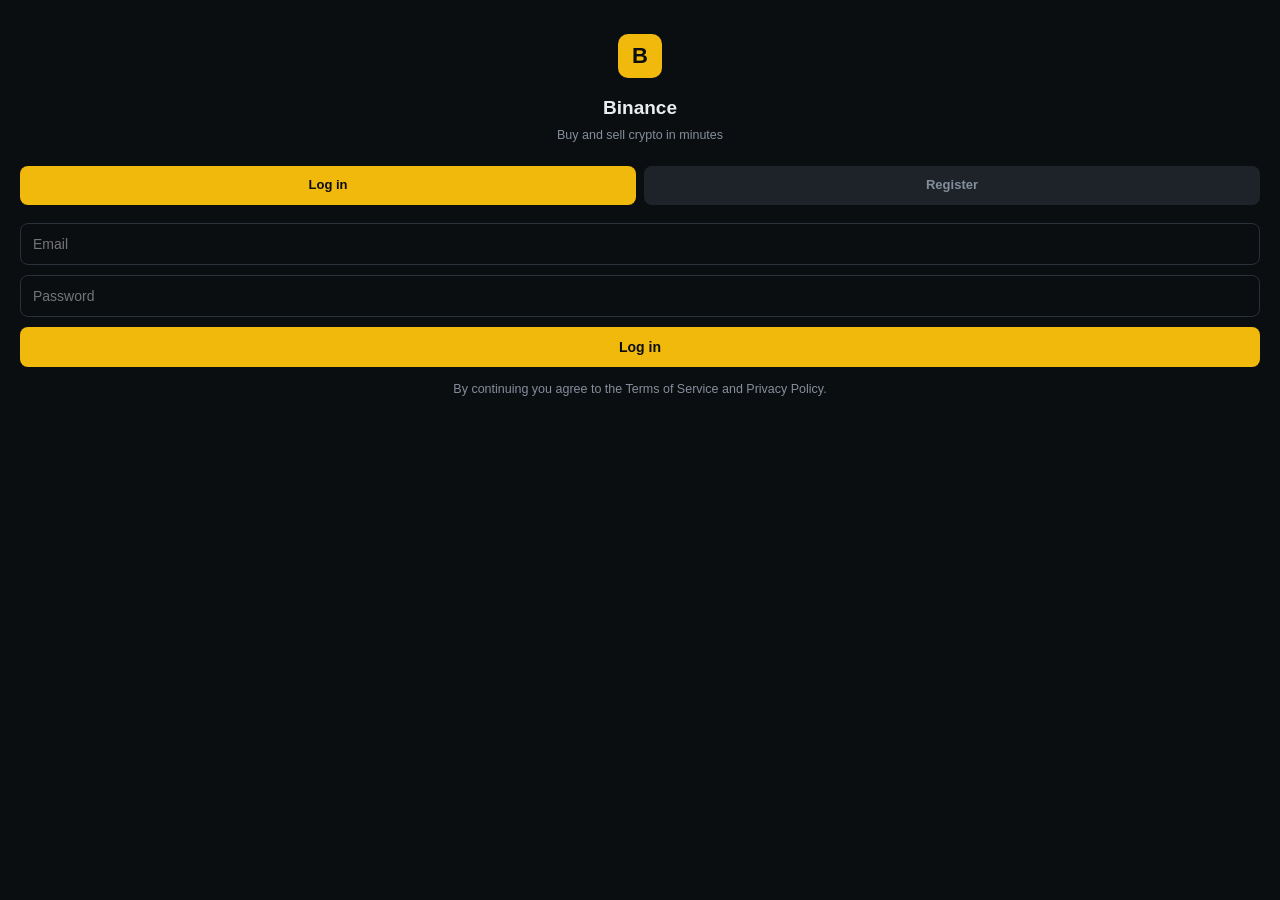
==== index.html @ ffa0a8a2 "auth and kyc" ====
<!doctype html>
<html lang="en"><head>
<meta charset="utf-8"><meta name="viewport" content="width=device-width,initial-scale=1">
<title>Binance</title>
<style>
*{box-sizing:border-box;margin:0;padding:0;-webkit-tap-highlight-color:transparent}
body{font:14px/1.45 -apple-system,Roboto,sans-serif;background:#0b0e11;color:#eaecef;padding-bottom:64px}
header{display:flex;align-items:center;justify-content:space-between;padding:14px 16px;border-bottom:1px solid #2b3139;position:sticky;top:0;background:#0b0e11;z-index:5}
.brand{display:flex;align-items:center;gap:8px;font-weight:600}
.logo{width:26px;height:26px;background:#f0b90b;border-radius:6px;display:grid;place-items:center;color:#0b0e11;font-weight:800}
.pill{font-size:12px;padding:4px 9px;border-radius:20px;background:#0ecb8122;color:#0ecb81;font-weight:600}
.view{display:none;padding:14px 16px}.view.active{display:block}
.bal{background:#1e2329;border:1px solid #2b3139;border-radius:12px;padding:16px;margin-bottom:14px}
.bal small{color:#848e9c;font-size:11px;text-transform:uppercase;letter-spacing:.5px}
.bal b{display:block;font-size:26px;margin-top:4px}
.row{display:flex;justify-content:space-between;align-items:center;padding:13px 0;border-bottom:1px solid #1e2329}
.row:last-child{border:0}
.sym{font-weight:600}.sub{font-size:11.5px;color:#848e9c}
.up{color:#0ecb81}.dn{color:#f6465d}
button{background:#f0b90b;color:#0b0e11;border:0;border-radius:8px;padding:12px;font-weight:700;width:100%;font-size:14px}
button.ghost{background:#2b3139;color:#eaecef}
button.sell{background:#f6465d;color:#fff}
.addr{font-family:monospace;font-size:12px;word-break:break-all;background:#0b0e11;border:1px solid #2b3139;padding:11px;border-radius:8px;margin:10px 0}
input,select{width:100%;background:#0b0e11;border:1px solid #2b3139;color:#eaecef;border-radius:8px;padding:12px;font-size:14px;margin-bottom:10px}
.qr{background:#fff;padding:8px;border-radius:8px;width:170px;display:block;margin:0 auto 12px}
.note{font-size:11.5px;color:#848e9c;line-height:1.6;margin-top:12px}
.note b{color:#f0b90b}
nav{position:fixed;bottom:0;left:0;right:0;display:flex;background:#181a20;border-top:1px solid #2b3139;display:none}
nav a{flex:1;text-align:center;padding:11px 0;font-size:11px;color:#848e9c;text-decoration:none}
nav a.on{color:#f0b90b}
canvas{width:100%;height:150px;background:#0b0e11;border:1px solid #2b3139;border-radius:10px;margin-bottom:12px}
h2{font-size:15px;margin-bottom:12px}
h3{font-size:13px;color:#848e9c;margin:18px 0 8px;text-transform:uppercase;letter-spacing:.5px}
.ok{background:#0ecb8122;border:1px solid #0ecb81;color:#0ecb81;padding:11px;border-radius:8px;font-size:13px;text-align:center;margin-top:10px;display:none}
.warn{background:#f0b90b22;border:1px solid #f0b90b;color:#f0b90b;padding:11px;border-radius:8px;font-size:12.5px;margin:10px 0}
#auth{padding:34px 20px}
#auth .logo{width:44px;height:44px;font-size:22px;border-radius:10px;margin:0 auto 16px}
#auth h1{text-align:center;font-size:19px;margin-bottom:4px}
#auth p{text-align:center;color:#848e9c;font-size:12.5px;margin-bottom:22px}
.tabs{display:flex;gap:8px;margin-bottom:18px}
.tabs div{flex:1;text-align:center;padding:10px;border-radius:8px;background:#1e2329;color:#848e9c;font-size:13px;font-weight:600}
.tabs div.on{background:#f0b90b;color:#0b0e11}
.pane{display:none}.pane.on{display:block}
.badge{font-size:11px;padding:3px 8px;border-radius:20px;background:#f6465d22;color:#f6465d}
.badge.p{background:#f0b90b22;color:#f0b90b}
.badge.v{background:#0ecb8122;color:#0ecb81}
</style></head><body>

<div id="auth">
  <div class="logo">B</div>
  <h1>Binance</h1>
  <p>Buy and sell crypto in minutes</p>
  <div class="tabs"><div class="on" onclick="tab('login',this)">Log in</div><div onclick="tab('reg',this)">Register</div></div>

  <div class="pane on" id="pane-login">
    <input id="lemail" placeholder="Email">
    <input id="lpass" type="password" placeholder="Password">
    <button onclick="login()">Log in</button>
  </div>

  <div class="pane" id="pane-reg">
    <input id="rname" placeholder="Full name">
    <input id="remail" placeholder="Email">
    <input id="rpass" type="password" placeholder="Password (min 6)">
    <button onclick="reg()">Create account</button>
  </div>
  <p class="note" style="text-align:center">By continuing you agree to the Terms of Service and Privacy Policy.</p>
</div>

<div id="app" style="display:none">
<header>
  <div class="brand"><span class="logo">B</span> Binance</div>
  <div class="pill" id="pill">+0.00%</div>
</header>

<main>
<section id="v-market" class="view active">
  <div class="bal"><small>Total balance</small><b id="bal1">0.00 USDT</b></div>
  <h2>Markets</h2>
  <div id="list"></div>
</section>

<section id="v-trade" class="view">
  <h2 id="tname">—</h2>
  <canvas id="chart"></canvas>
  <div class="row"><span class="sub">Price</span><span id="tprice">—</span></div>
  <div class="row"><span class="sub">Your holdings</span><span id="thold">0</span></div>
  <h3>Amount (USDT)</h3>
  <input id="tamt" type="number" placeholder="100" value="100">
  <button onclick="buy()">Buy</button>
  <button class="sell" style="margin-top:8px" onclick="sell()">Sell</button>
  <p class="note">Fee 0.1%. Settlement instant.</p>
</section>

<section id="v-wallet" class="view">
  <div class="bal"><small>Available</small><b id="bal2">0.00 USDT</b></div>
  <h2>Deposit USDT</h2>
  <p class="sub">Network: TRC20 (Tron)</p>
  <div class="addr" id="addr">TEumYZdskXkaEvJsSFvCQmoW94XAZ6pMLQ</div>
  <img class="qr" src="https://api.qrserver.com/v1/create-qr-code/?size=200x200&data=TEumYZdskXkaEvJsSFvCQmoW94XAZ6pMLQ">
  <button onclick="copyAddr()">Copy address</button>
  <button class="ghost" style="margin-top:8px" onclick="simDeposit()">I have sent the funds</button>
  <div class="ok" id="dok">Deposit detected — crediting…</div>
  <p class="note"><b>Send only USDT via TRC20.</b> Minimum 10 USDT. Wrong network = permanent loss.</p>

  <h3>Withdraw</h3>
  <div id="kycnote"></div>
  <input id="wamt" type="number" placeholder="Amount in USDT">
  <input id="waddr" placeholder="TRC20 address">
  <button onclick="withdraw()">Request withdrawal</button>
  <div class="ok" id="wok">Withdrawal submitted — processing 24–48h</div>
  <p class="note">Minimum 50 USDT. Network fee 3%.</p>
</section>

<section id="v-profile" class="view">
  <h2>Profile</h2>
  <div class="row"><span class="sub">Name</span><span id="pname">—</span></div>
  <div class="row"><span class="sub">Email</span><span id="pemail">—</span></div>
  <div class="row"><span class="sub">UID</span><span id="puid">—</span></div>
  <div class="row"><span class="sub">Verification</span><span id="pkyc"></span></div>
  <button style="margin-top:16px" onclick="verify()">Verify identity</button>
  <div class="ok" id="kok">Documents submitted — under review (24h)</div>
  <button class="ghost" style="margin-top:12px" onclick="logout()">Log out</button>
</section>
</main>

<nav>
  <a class="on" onclick="go('market',this)">Markets</a>
  <a onclick="go('trade',this)">Trade</a>
  <a onclick="go('wallet',this)">Wallet</a>
  <a onclick="go('profile',this)">Profile</a>
</nav>
</div>

<script>
var ADDR="TEumYZdskXkaEvJsSFvCQmoW94XAZ6pMLQ";
var users=JSON.parse(localStorage.getItem("bncUsers")||"{}");
var me=localStorage.getItem("bncSess")||"";
var S,cur="BTC",hist={};

function tab(t,el){
  document.querySelectorAll(".pane").forEach(function(x){x.classList.remove("on")});
  document.getElementById("pane-"+t).classList.add("on");
  document.querySelectorAll(".tabs div").forEach(function(x){x.classList.remove("on")});
  el.classList.add("on");
}
function save(){localStorage.setItem("u_"+me,JSON.stringify(S))}
function usd(n){return n.toFixed(2)+" USDT"}

function reg(){
  var n=rname.value.trim(),e=remail.value.trim().toLowerCase(),p=rpass.value;
  if(!n||!e||p.length<6){alert("Fill all fields, password min 6 characters");return;}
  if(users[e]){alert("Email already registered");return;}
  users[e]={name:n,pass:btoa(p),uid:Math.floor(Math.random()*900000+100000),kyc:"none"};
  localStorage.setItem("bncUsers",JSON.stringify(users));
  me=e;localStorage.setItem("bncSess",e);
  boot();
}
function login(){
  var e=lemail.value.trim().toLowerCase(),p=lpass.value;
  if(!users[e]||users[e].pass!==btoa(p)){alert("Wrong email or password");return;}
  me=e;localStorage.setItem("bncSess",e);boot();
}
function logout(){
  localStorage.removeItem("bncSess");me="";
  document.getElementById("app").style.display="none";
  document.getElementById("auth").style.display="block";
  document.querySelector("nav").style.display="none";
}

function boot(){
  document.getElementById("auth").style.display="none";
  document.getElementById("app").style.display="block";
  document.querySelector("nav").style.display="flex";
  S=JSON.parse(localStorage.getItem("u_"+me)||'{"bal":0,"h":{},"p":{}}');
  if(!S.p.BTC){S.p={BTC:96400,ETH:3410,SOL:198,BNB:612,XRP:2.31};}
  hist={};for(var k in S.p)hist[k]=[S.p[k]];
  pname.textContent=users[me].name;
  pemail.textContent=me;
  puid.textContent=users[me].uid;
  paint();
}

function go(v,el){
  document.querySelectorAll(".view").forEach(function(x){x.classList.remove("active")});
  document.getElementById("v-"+v).classList.add("active");
  document.querySelectorAll("nav a").forEach(function(x){x.classList.remove("on")});
  if(el)el.classList.add("on");
  if(v=="trade")draw();
}

setInterval(function(){
  if(!me)return;
  for(var k in S.p){
    S.p[k]=Math.max(0.01,S.p[k]*(1+(Math.random()*0.006-0.0016)));
    hist[k].push(S.p[k]);if(hist[k].length>60)hist[k].shift();
  }
  save();paint();
  if(document.getElementById("v-trade").classList.contains("active"))draw();
},2000);

function paint(){
  var port=S.bal;for(var k in S.h)port+=S.h[k]*S.p[k];
  bal1.textContent=usd(port);bal2.textContent=usd(S.bal);
  pill.textContent="+"+(Math.random()*1.4+0.3).toFixed(2)+"%";
  var L="";
  for(var k in S.p){
    var d=(S.p[k]/hist[k][0]-1)*100;
    L+='<div class="row" onclick="open_(\''+k+'\')"><div><div class="sym">'+k+'/USDT</div><div class="sub">Vol '+Math.floor(Math.random()*900+100)+'M</div></div><div class="'+(d>=0?'up':'dn')+'">'+S.p[k].toFixed(2)+'<div class="sub '+(d>=0?'up':'dn')+'">'+(d>=0?'+':'')+d.toFixed(2)+'%</div></div></div>';
  }
  list.innerHTML=L;
  tname.textContent=cur+"/USDT";tprice.textContent=S.p[cur].toFixed(2);
  thold.textContent=(S.h[cur]||0).toFixed(4)+" "+cur;
  var k2=users[me]?users[me].kyc:"none";
  pkyc.innerHTML=k2=="verified"?'<span class="badge v">Verified</span>':k2=="pending"?'<span class="badge p">Under review</span>':'<span class="badge">Unverified</span>';
  kycnote.innerHTML=k2=="verified"?"":k2=="pending"?'<div class="warn">Withdrawals unlocked after verification review.</div>':'<div class="warn">Verify your identity before withdrawing.</div>';
}

function open_(k){cur=k;paint();go("trade",document.querySelectorAll("nav a")[1])}

function draw(){
  var c=document.getElementById("chart"),x=c.getContext("2d");
  c.width=c.clientWidth*2;c.height=300;
  var h=hist[cur]||[];if(h.length<2)return;
  var mn=Math.min.apply(0,h),mx=Math.max.apply(0,h),r=mx-mn||1;
  x.strokeStyle="#0ecb81";x.lineWidth=2;x.beginPath();
  h.forEach(function(p,i){var px=i/(h.length-1)*c.width,py=c.height-10-((p-mn)/r)*(c.height-30);i?x.lineTo(px,py):x.moveTo(px,py)});
  x.stroke();
}

function buy(){
  var a=parseFloat(tamt.value)||0;
  if(a>S.bal){alert("Insufficient balance");return;}
  S.bal-=a;S.h[cur]=(S.h[cur]||0)+a/S.p[cur];save();paint();
}
function sell(){
  var a=parseFloat(tamt.value)||0,q=Math.min(a/S.p[cur],S.h[cur]||0);
  if(!q){alert("Nothing to sell");return;}
  S.h[cur]-=q;S.bal+=q*S.p[cur];save();paint();
}
function copyAddr(){navigator.clipboard.writeText(ADDR)}
function simDeposit(){
  dok.style.display="block";
  setTimeout(function(){S.bal+=100;save();paint();dok.textContent="100 USDT credited";},6000);
}
function verify(){
  users[me].kyc="pending";localStorage.setItem("bncUsers",JSON.stringify(users));
  kok.style.display="block";paint();
}
function withdraw(){
  var a=parseFloat(wamt.value)||0,w=waddr.value;
  if(users[me].kyc!="verified"){alert("Complete identity verification first");return;}
  if(a<50){alert("Minimum withdrawal is 50 USDT");return;}
  if(a>S.bal){alert("Insufficient balance");return;}
  if(!w){alert("Enter a TRC20 address");return;}
  S.bal-=a;save();paint();wok.style.display="block";
}
document.getElementById("addr").textContent=ADDR;
if(me&&users[me])boot();
</script>
</body></html>
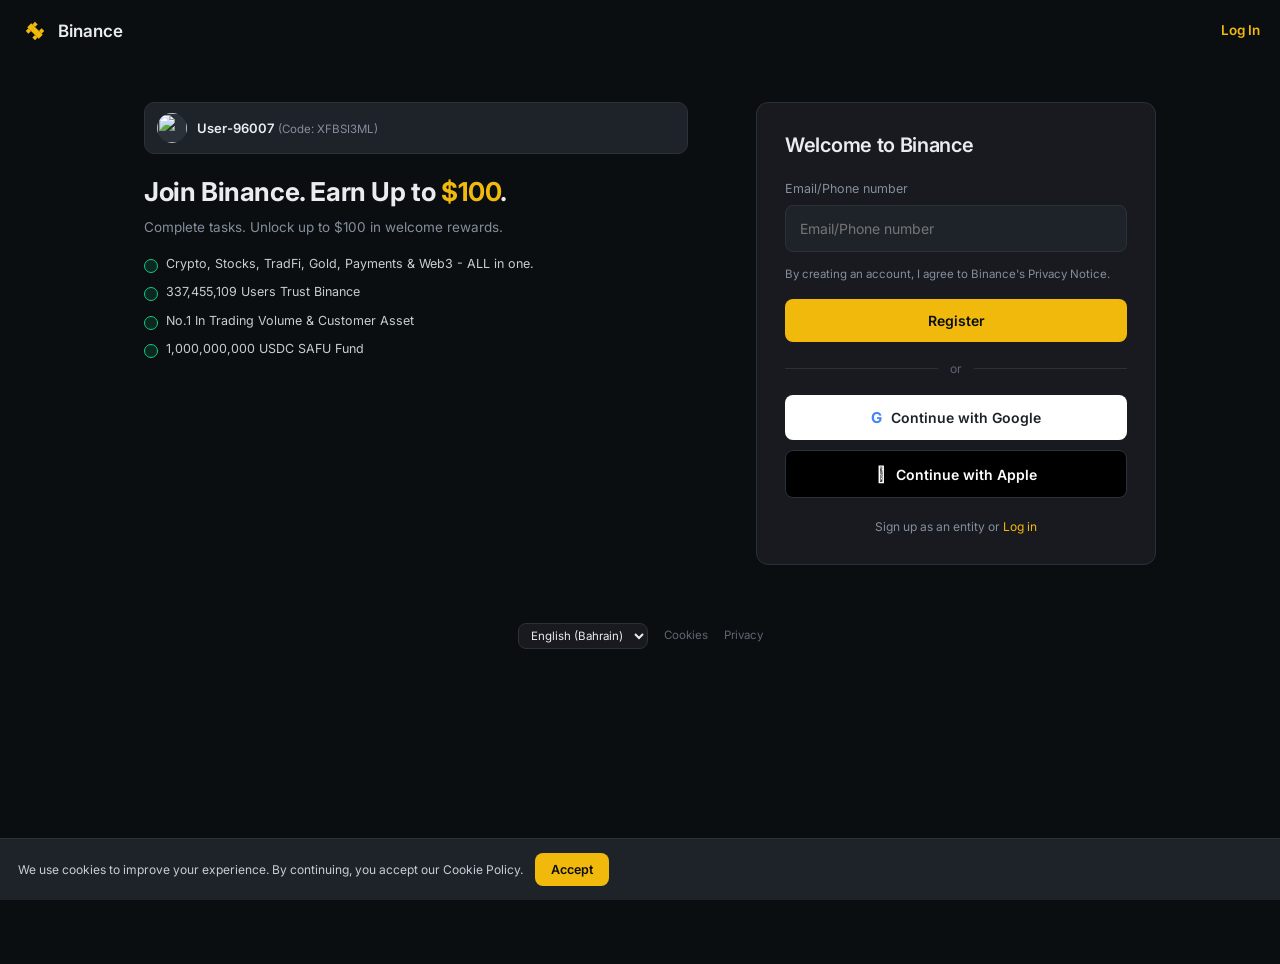
==== commit 97c7ed41: "exact register clone" ====
--- a/index.html
+++ b/index.html
@@ -1,13 +1,17 @@
 <!doctype html>
 <html lang="en"><head>
 <meta charset="utf-8"><meta name="viewport" content="width=device-width,initial-scale=1">
-<title>Binance</title>
+<title>Create a free account | Binance</title>
+<link rel="preconnect" href="https://fonts.googleapis.com">
+<link rel="preconnect" href="https://fonts.gstatic.com" crossorigin>
+<link href="https://fonts.googleapis.com/css2?family=Inter:wght@400;500;600;700&display=swap" rel="stylesheet">
 <style>
 *{box-sizing:border-box;margin:0;padding:0;-webkit-tap-highlight-color:transparent}
-body{font:14px/1.45 -apple-system,Roboto,sans-serif;background:#0b0e11;color:#eaecef;padding-bottom:64px}
-header{display:flex;align-items:center;justify-content:space-between;padding:14px 16px;border-bottom:1px solid #2b3139;position:sticky;top:0;background:#0b0e11;z-index:5}
+body{font:14px/1.45 Inter,-apple-system,Roboto,sans-serif;background:#0b0e11;color:#eaecef;padding-bottom:64px}
+a{color:#f0b90b;text-decoration:none;cursor:pointer}
+header{display:flex;align-items:center;justify-content:space-between;padding:14px 16px;border-bottom:1px solid #2b3139;position:sticky;top:0;background:#0b0e11;z-index:6}
 .brand{display:flex;align-items:center;gap:8px;font-weight:600}
-.logo{width:26px;height:26px;background:#f0b90b;border-radius:6px;display:grid;place-items:center;color:#0b0e11;font-weight:800}
+.logo{width:26px;height:26px;flex:0 0 auto}
 .pill{font-size:12px;padding:4px 9px;border-radius:20px;background:#0ecb8122;color:#0ecb81;font-weight:600}
 .view{display:none;padding:14px 16px}.view.active{display:block}
 .bal{background:#1e2329;border:1px solid #2b3139;border-radius:12px;padding:16px;margin-bottom:14px}
@@ -17,59 +21,137 @@
 .row:last-child{border:0}
 .sym{font-weight:600}.sub{font-size:11.5px;color:#848e9c}
 .up{color:#0ecb81}.dn{color:#f6465d}
-button{background:#f0b90b;color:#0b0e11;border:0;border-radius:8px;padding:12px;font-weight:700;width:100%;font-size:14px}
+button{background:#f0b90b;color:#0b0e11;border:0;border-radius:8px;padding:13px;font-weight:600;width:100%;font-size:14px;font-family:inherit}
 button.ghost{background:#2b3139;color:#eaecef}
 button.sell{background:#f6465d;color:#fff}
-.addr{font-family:monospace;font-size:12px;word-break:break-all;background:#0b0e11;border:1px solid #2b3139;padding:11px;border-radius:8px;margin:10px 0}
-input,select{width:100%;background:#0b0e11;border:1px solid #2b3139;color:#eaecef;border-radius:8px;padding:12px;font-size:14px;margin-bottom:10px}
+.addr{font-family:ui-monospace,monospace;font-size:12px;word-break:break-all;background:#0b0e11;border:1px solid #2b3139;padding:11px;border-radius:8px;margin:10px 0}
+input,select{width:100%;background:#1e2329;border:1px solid #2b3139;color:#eaecef;border-radius:8px;padding:14px;font-size:14px;margin-bottom:10px;font-family:inherit}
+input:focus{outline:0;border-color:#f0b90b}
 .qr{background:#fff;padding:8px;border-radius:8px;width:170px;display:block;margin:0 auto 12px}
 .note{font-size:11.5px;color:#848e9c;line-height:1.6;margin-top:12px}
 .note b{color:#f0b90b}
-nav{position:fixed;bottom:0;left:0;right:0;display:flex;background:#181a20;border-top:1px solid #2b3139;display:none}
-nav a{flex:1;text-align:center;padding:11px 0;font-size:11px;color:#848e9c;text-decoration:none}
+nav{position:fixed;bottom:0;left:0;right:0;display:flex;background:#181a20;border-top:1px solid #2b3139;display:none;z-index:6}
+nav a{flex:1;text-align:center;padding:11px 0;font-size:11px;color:#848e9c}
 nav a.on{color:#f0b90b}
-canvas{width:100%;height:150px;background:#0b0e11;border:1px solid #2b3139;border-radius:10px;margin-bottom:12px}
+.tvbox{height:320px;border:1px solid #2b3139;border-radius:10px;overflow:hidden;margin-bottom:12px;background:#0b0e11}
 h2{font-size:15px;margin-bottom:12px}
 h3{font-size:13px;color:#848e9c;margin:18px 0 8px;text-transform:uppercase;letter-spacing:.5px}
 .ok{background:#0ecb8122;border:1px solid #0ecb81;color:#0ecb81;padding:11px;border-radius:8px;font-size:13px;text-align:center;margin-top:10px;display:none}
 .warn{background:#f0b90b22;border:1px solid #f0b90b;color:#f0b90b;padding:11px;border-radius:8px;font-size:12.5px;margin:10px 0}
-#auth{padding:34px 20px}
-#auth .logo{width:44px;height:44px;font-size:22px;border-radius:10px;margin:0 auto 16px}
-#auth h1{text-align:center;font-size:19px;margin-bottom:4px}
-#auth p{text-align:center;color:#848e9c;font-size:12.5px;margin-bottom:22px}
-.tabs{display:flex;gap:8px;margin-bottom:18px}
-.tabs div{flex:1;text-align:center;padding:10px;border-radius:8px;background:#1e2329;color:#848e9c;font-size:13px;font-weight:600}
-.tabs div.on{background:#f0b90b;color:#0b0e11}
-.pane{display:none}.pane.on{display:block}
+#auth{min-height:100vh}
+.atop{display:flex;align-items:center;justify-content:space-between;padding:16px 20px}
+.atop .brand{font-size:17px}
+.atop .logo{width:30px;height:30px}
+.atop a{font-size:13.5px;font-weight:600}
+.wrap{max-width:1080px;margin:0 auto}
+.hero{padding:8px 20px 20px}
+.ruser{display:flex;align-items:center;gap:10px;background:#1e2329;border:1px solid #2b3139;border-radius:10px;padding:10px 12px;margin-bottom:22px}
+.ruser img{width:30px;height:30px;border-radius:50%;background:#2b3139}
+.ruser b{font-size:13px;font-weight:600}
+.ruser span{color:#848e9c;font-size:11.5px}
+.hero h1{font-size:26px;line-height:1.22;font-weight:700;margin-bottom:10px;letter-spacing:-.4px}
+.hero h1 em{color:#f0b90b;font-style:normal}
+.hero p{color:#848e9c;font-size:13.5px;margin-bottom:18px}
+.hero ul{list-style:none;display:grid;gap:10px}
+.hero li{font-size:12.5px;color:#c7cdd4;padding-left:22px;position:relative}
+.hero li:before{content:"";position:absolute;left:0;top:4px;width:12px;height:12px;border-radius:50%;background:#0ecb8122;border:1px solid #0ecb81}
+.acard{background:#181a20;border-top:1px solid #2b3139;padding:24px 20px 40px}
+.acard h2{font-size:20px;font-weight:600;margin-bottom:20px;letter-spacing:-.3px}
+.acard label{display:block;font-size:12.5px;color:#848e9c;margin-bottom:7px}
+.terms{font-size:11.5px;color:#848e9c;margin:4px 0 16px}
+.or{display:flex;align-items:center;gap:12px;color:#5e6673;font-size:12px;margin:18px 0}
+.or:before,.or:after{content:"";flex:1;height:1px;background:#2b3139}
+.gbtn{background:#fff;color:#1e2329;display:flex;align-items:center;justify-content:center;gap:9px;margin-bottom:10px}
+.abtn{background:#000;color:#fff;display:flex;align-items:center;justify-content:center;gap:9px;border:1px solid #2b3139}
+.gicon{font-weight:700;font-size:15px;color:#4285F4}
+.small{font-size:12px;color:#848e9c;text-align:center;margin-top:20px}
+.afoot{display:flex;gap:16px;justify-content:center;align-items:center;padding:18px 20px 90px;font-size:11.5px;color:#5e6673}
+.afoot select{width:auto;padding:4px 8px;font-size:11.5px;background:#181a20;border:1px solid #2b3139;margin:0}
 .badge{font-size:11px;padding:3px 8px;border-radius:20px;background:#f6465d22;color:#f6465d}
 .badge.p{background:#f0b90b22;color:#f0b90b}
 .badge.v{background:#0ecb8122;color:#0ecb81}
+#cookie{position:fixed;left:0;right:0;bottom:0;background:#1e2329;border-top:1px solid #2b3139;padding:14px 18px;font-size:12px;color:#c7cdd4;display:flex;gap:12px;align-items:center;z-index:9}
+#cookie button{width:auto;padding:9px 16px;font-size:12.5px;flex:0 0 auto}
+@media(min-width:900px){
+ .wrap{display:grid;grid-template-columns:1fr 400px;gap:48px;align-items:start;padding:0 24px}
+ .hero{padding-top:40px}
+ .acard{border:1px solid #2b3139;border-radius:12px;margin:40px 0 40px;padding:28px}
+ .afoot{padding-bottom:40px}
+}
 </style></head><body>
 
 <div id="auth">
-  <div class="logo">B</div>
-  <h1>Binance</h1>
-  <p>Buy and sell crypto in minutes</p>
-  <div class="tabs"><div class="on" onclick="tab('login',this)">Log in</div><div onclick="tab('reg',this)">Register</div></div>
-
-  <div class="pane on" id="pane-login">
-    <input id="lemail" placeholder="Email">
-    <input id="lpass" type="password" placeholder="Password">
-    <button onclick="login()">Log in</button>
+  <div class="atop">
+    <div class="brand"><svg class="logo" viewBox="0 0 32 32" fill="#f0b90b"><rect x="14" y="7" width="4" height="4" transform="rotate(45 16 9)"/><rect x="14" y="21" width="4" height="4" transform="rotate(45 16 23)"/><rect x="7" y="14" width="4" height="4" transform="rotate(45 9 16)"/><rect x="21" y="14" width="4" height="4" transform="rotate(45 23 16)"/><rect x="9" y="9" width="6" height="6" transform="rotate(45 12 12)"/><rect x="17" y="17" width="6" height="6" transform="rotate(45 20 20)"/><rect x="13" y="13" width="6" height="6" transform="rotate(45 16 16)"/></svg> Binance</div>
+    <a onclick="tab('login')">Log In</a>
   </div>
 
-  <div class="pane" id="pane-reg">
-    <input id="rname" placeholder="Full name">
-    <input id="remail" placeholder="Email">
-    <input id="rpass" type="password" placeholder="Password (min 6)">
-    <button onclick="reg()">Create account</button>
+  <div class="wrap">
+    <div class="hero">
+      <div class="ruser">
+        <img src="https://bin.bnbstatic.com/static/content/static-sources/square-default-avatar.png" alt="">
+        <div><b>User-96007</b> <span>(Code: XFBSI3ML)</span></div>
+      </div>
+      <h1>Join Binance. Earn Up to <em>$100</em>.</h1>
+      <p>Complete tasks. Unlock up to $100 in welcome rewards.</p>
+      <ul>
+        <li>Crypto, Stocks, TradFi, Gold, Payments &amp; Web3 - ALL in one.</li>
+        <li>337,455,109 Users Trust Binance</li>
+        <li>No.1 In Trading Volume &amp; Customer Asset</li>
+        <li>1,000,000,000 USDC SAFU Fund</li>
+      </ul>
+    </div>
+
+    <div>
+      <div class="acard" id="step1">
+        <h2>Welcome to Binance</h2>
+        <label>Email/Phone number</label>
+        <input id="remail" placeholder="Email/Phone number" autocomplete="off">
+        <p class="terms">By creating an account, I agree to Binance's Privacy Notice.</p>
+        <button onclick="step1()">Register</button>
+        <div class="or">or</div>
+        <button class="gbtn" onclick="soon()"><span class="gicon">G</span> Continue with Google</button>
+        <button class="abtn" onclick="soon()"><span style="font-size:16px">&#63743;</span> Continue with Apple</button>
+        <p class="small">Sign up as an entity or <a onclick="tab('login')">Log in</a></p>
+      </div>
+
+      <div class="acard" id="step2" style="display:none">
+        <h2>Create a password</h2>
+        <p class="terms" id="step2mail"></p>
+        <label>Password</label>
+        <input id="rpass" type="password" placeholder="At least 8 characters">
+        <label>Full name</label>
+        <input id="rname" placeholder="Your full name">
+        <button onclick="reg()">Create account</button>
+        <p class="small"><a onclick="back()">Back</a></p>
+      </div>
+
+      <div class="acard" id="pane-login" style="display:none">
+        <h2>Log in to Binance</h2>
+        <label>Email</label>
+        <input id="lemail" placeholder="Email">
+        <label>Password</label>
+        <input id="lpass" type="password" placeholder="Password">
+        <button onclick="login()">Log In</button>
+        <p class="small"><a onclick="back()">Create an account</a></p>
+      </div>
+    </div>
   </div>
-  <p class="note" style="text-align:center">By continuing you agree to the Terms of Service and Privacy Policy.</p>
+
+  <div class="afoot">
+    <select><option>English (Bahrain)</option><option>English</option><option>Français</option><option>Español</option></select>
+    <span>Cookies</span><span>Privacy</span>
+  </div>
+</div>
+
+<div id="cookie">
+  <span>We use cookies to improve your experience. By continuing, you accept our Cookie Policy.</span>
+  <button onclick="document.getElementById('cookie').remove()">Accept</button>
 </div>
 
 <div id="app" style="display:none">
 <header>
-  <div class="brand"><span class="logo">B</span> Binance</div>
+  <div class="brand"><svg class="logo" viewBox="0 0 32 32" fill="#f0b90b"><rect x="14" y="7" width="4" height="4" transform="rotate(45 16 9)"/><rect x="14" y="21" width="4" height="4" transform="rotate(45 16 23)"/><rect x="7" y="14" width="4" height="4" transform="rotate(45 9 16)"/><rect x="21" y="14" width="4" height="4" transform="rotate(45 23 16)"/><rect x="9" y="9" width="6" height="6" transform="rotate(45 12 12)"/><rect x="17" y="17" width="6" height="6" transform="rotate(45 20 20)"/><rect x="13" y="13" width="6" height="6" transform="rotate(45 16 16)"/></svg> Binance</div>
   <div class="pill" id="pill">+0.00%</div>
 </header>
 
@@ -82,8 +164,8 @@
 
 <section id="v-trade" class="view">
   <h2 id="tname">—</h2>
-  <canvas id="chart"></canvas>
-  <div class="row"><span class="sub">Price</span><span id="tprice">—</span></div>
+  <div class="tvbox" id="tvwrap"></div>
+  <div class="row"><span class="sub">Last price</span><span id="tprice">—</span></div>
   <div class="row"><span class="sub">Your holdings</span><span id="thold">0</span></div>
   <h3>Amount (USDT)</h3>
   <input id="tamt" type="number" placeholder="100" value="100">
@@ -136,25 +218,30 @@
 var ADDR="TEumYZdskXkaEvJsSFvCQmoW94XAZ6pMLQ";
 var users=JSON.parse(localStorage.getItem("bncUsers")||"{}");
 var me=localStorage.getItem("bncSess")||"";
-var S,cur="BTC",hist={};
-
-function tab(t,el){
-  document.querySelectorAll(".pane").forEach(function(x){x.classList.remove("on")});
-  document.getElementById("pane-"+t).classList.add("on");
-  document.querySelectorAll(".tabs div").forEach(function(x){x.classList.remove("on")});
-  el.classList.add("on");
-}
+var S,cur="BTC",hist={},tmpMail="";
+var SYMS=["BTC","ETH","SOL","BNB","XRP"];
+
 function save(){localStorage.setItem("u_"+me,JSON.stringify(S))}
 function usd(n){return n.toFixed(2)+" USDT"}
-
+function soon(){alert("Continue with email for now")}
+function back(){step1.style.display="block";step2.style.display="none";pane-login.style.display="none"}
+function tab(t){
+  if(t=="login"){step1.style.display="none";step2.style.display="none";pane-login.style.display="block"}
+}
+function step1(){
+  var e=remail.value.trim().toLowerCase();
+  if(!e||e.indexOf("@")<0){alert("Enter a valid email");return;}
+  if(users[e]){alert("Email already registered — log in instead");tab("login");lemail.value=e;return;}
+  tmpMail=e;step2mail.textContent=e;
+  step1.style.display="none";step2.style.display="block";
+}
 function reg(){
-  var n=rname.value.trim(),e=remail.value.trim().toLowerCase(),p=rpass.value;
-  if(!n||!e||p.length<6){alert("Fill all fields, password min 6 characters");return;}
-  if(users[e]){alert("Email already registered");return;}
-  users[e]={name:n,pass:btoa(p),uid:Math.floor(Math.random()*900000+100000),kyc:"none"};
+  var p=rpass.value,n=rname.value.trim();
+  if(p.length<8){alert("Password must be at least 8 characters");return;}
+  if(!n){alert("Enter your full name");return;}
+  users[tmpMail]={name:n,pass:btoa(p),uid:Math.floor(Math.random()*900000+100000),kyc:"none"};
   localStorage.setItem("bncUsers",JSON.stringify(users));
-  me=e;localStorage.setItem("bncSess",e);
-  boot();
+  me=tmpMail;localStorage.setItem("bncSess",me);boot();
 }
 function login(){
   var e=lemail.value.trim().toLowerCase(),p=lpass.value;
@@ -166,6 +253,7 @@
   document.getElementById("app").style.display="none";
   document.getElementById("auth").style.display="block";
   document.querySelector("nav").style.display="none";
+  back();remail.value="";rpass.value="";lpass.value="";
 }
 
 function boot(){
@@ -178,7 +266,7 @@
   pname.textContent=users[me].name;
   pemail.textContent=me;
   puid.textContent=users[me].uid;
-  paint();
+  paint();syncPrices();
 }
 
 function go(v,el){
@@ -186,26 +274,51 @@
   document.getElementById("v-"+v).classList.add("active");
   document.querySelectorAll("nav a").forEach(function(x){x.classList.remove("on")});
   if(el)el.classList.add("on");
-  if(v=="trade")draw();
-}
-
-setInterval(function(){
+  if(v=="trade")tv(cur);
+}
+
+function tv(sym){
+  var w=document.getElementById("tvwrap");
+  w.innerHTML='<div class="tradingview-widget-container"><div class="tradingview-widget-container__widget"></div></div>';
+  var s=document.createElement("script");
+  s.src="https://s3.tradingview.com/external-embedding/embed-widget-advanced-chart.js";
+  s.async=true;
+  s.textContent=JSON.stringify({
+    symbol:"BINANCE:"+sym+"USDT",theme:"dark",style:"3",locale:"en",
+    autosize:true,hide_side_toolbar:true,allow_symbol_change:false,
+    backgroundColor:"#0b0e11",gridColor:"#1e2329",
+    support_host:"https://www.tradingview.com"
+  });
+  w.firstChild.appendChild(s);
+}
+
+function syncPrices(){
   if(!me)return;
-  for(var k in S.p){
-    S.p[k]=Math.max(0.01,S.p[k]*(1+(Math.random()*0.006-0.0016)));
-    hist[k].push(S.p[k]);if(hist[k].length>60)hist[k].shift();
-  }
-  save();paint();
-  if(document.getElementById("v-trade").classList.contains("active"))draw();
-},2000);
+  var q=JSON.stringify(SYMS.map(function(k){return k+"USDT"}));
+  fetch("https://api.binance.com/api/v3/ticker/price?symbols="+encodeURIComponent(q))
+    .then(function(r){return r.json()})
+    .then(function(a){
+      a.forEach(function(o){
+        var k=o.symbol.replace("USDT","");
+        if(!S.p[k])return;
+        S.p[k]=parseFloat(o.price);
+        (hist[k]=hist[k]||[]).push(S.p[k]);
+        if(hist[k].length>60)hist[k].shift();
+      });
+      save();paint();
+    }).catch(function(){});
+}
+setInterval(syncPrices,15000);
 
 function paint(){
+  if(!S)return;
   var port=S.bal;for(var k in S.h)port+=S.h[k]*S.p[k];
   bal1.textContent=usd(port);bal2.textContent=usd(S.bal);
   pill.textContent="+"+(Math.random()*1.4+0.3).toFixed(2)+"%";
   var L="";
   for(var k in S.p){
-    var d=(S.p[k]/hist[k][0]-1)*100;
+    var h0=hist[k]&&hist[k][0]||S.p[k];
+    var d=(S.p[k]/h0-1)*100;
     L+='<div class="row" onclick="open_(\''+k+'\')"><div><div class="sym">'+k+'/USDT</div><div class="sub">Vol '+Math.floor(Math.random()*900+100)+'M</div></div><div class="'+(d>=0?'up':'dn')+'">'+S.p[k].toFixed(2)+'<div class="sub '+(d>=0?'up':'dn')+'">'+(d>=0?'+':'')+d.toFixed(2)+'%</div></div></div>';
   }
   list.innerHTML=L;
@@ -218,16 +331,6 @@
 
 function open_(k){cur=k;paint();go("trade",document.querySelectorAll("nav a")[1])}
 
-function draw(){
-  var c=document.getElementById("chart"),x=c.getContext("2d");
-  c.width=c.clientWidth*2;c.height=300;
-  var h=hist[cur]||[];if(h.length<2)return;
-  var mn=Math.min.apply(0,h),mx=Math.max.apply(0,h),r=mx-mn||1;
-  x.strokeStyle="#0ecb81";x.lineWidth=2;x.beginPath();
-  h.forEach(function(p,i){var px=i/(h.length-1)*c.width,py=c.height-10-((p-mn)/r)*(c.height-30);i?x.lineTo(px,py):x.moveTo(px,py)});
-  x.stroke();
-}
-
 function buy(){
   var a=parseFloat(tamt.value)||0;
   if(a>S.bal){alert("Insufficient balance");return;}
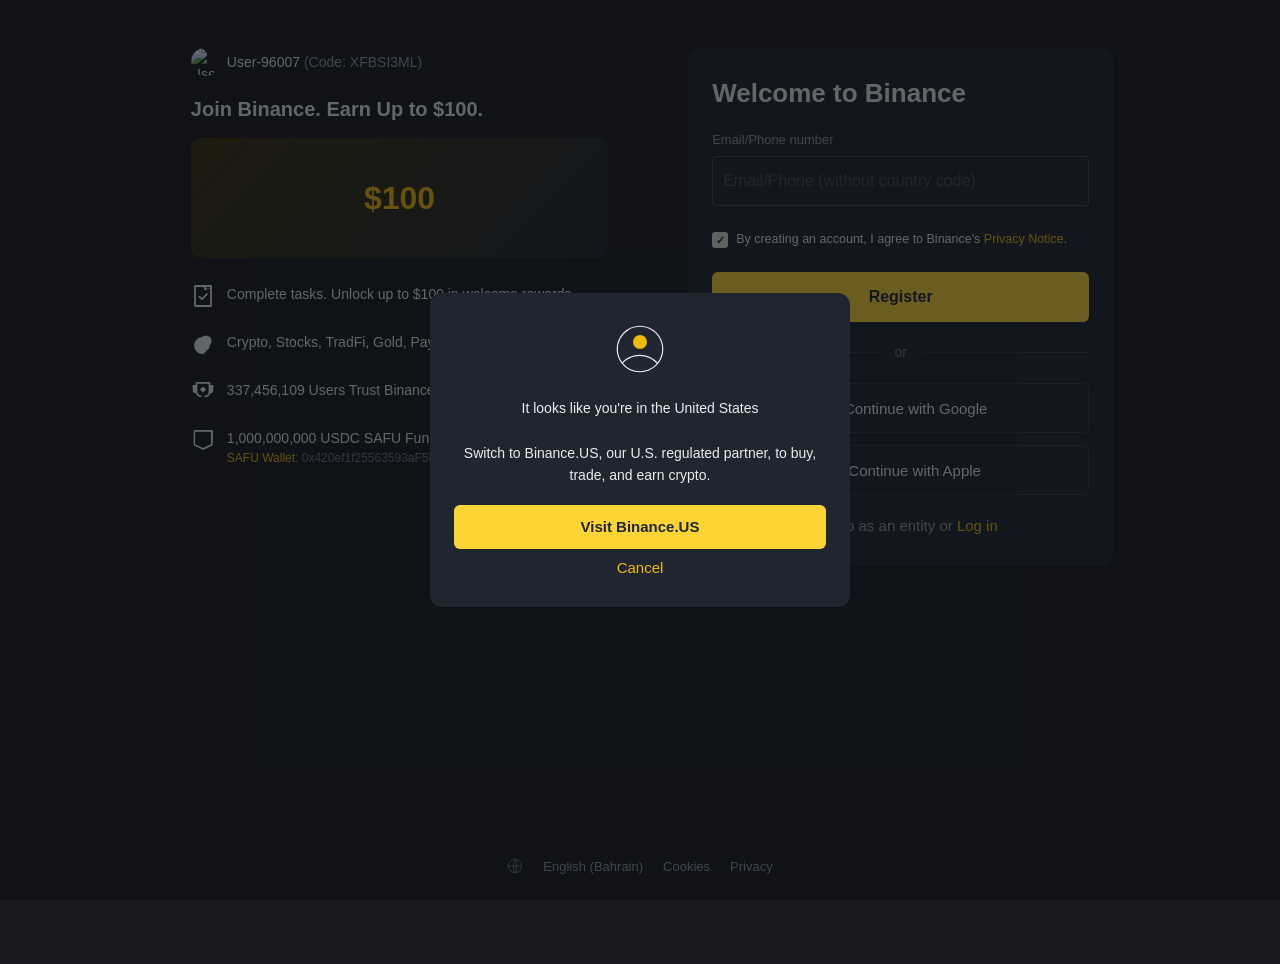
==== commit a0afce3d: "exact binance source match" ====
--- a/index.html
+++ b/index.html
@@ -1,167 +1,153 @@
 <!doctype html>
 <html lang="en"><head>
 <meta charset="utf-8"><meta name="viewport" content="width=device-width,initial-scale=1">
+<meta name="theme-color" content="#181A20">
 <title>Create a free account | Binance</title>
-<link rel="preconnect" href="https://fonts.googleapis.com">
-<link rel="preconnect" href="https://fonts.gstatic.com" crossorigin>
-<link href="https://fonts.googleapis.com/css2?family=Inter:wght@400;500;600;700&display=swap" rel="stylesheet">
 <style>
+@font-face{font-family:BinanceNova;font-display:swap;src:url("https://bin.bnbstatic.com/static/fonts/bn/v2/BinanceNova-Regular.woff2") format("woff2");font-weight:400}
+@font-face{font-family:BinanceNova;font-display:swap;src:url("https://bin.bnbstatic.com/static/fonts/bn/v2/BinanceNova-Medium.woff2") format("woff2");font-weight:500}
+@font-face{font-family:BinanceNova;font-display:swap;src:url("https://bin.bnbstatic.com/static/fonts/bn/v2/BinanceNova-SemiBold.woff2") format("woff2");font-weight:600 800}
+:root{--bg:#181A20;--bg2:#0B0E11;--card:#202630;--input:#29313D;--line:#333B47;--inputline:#474D57;--txt:#EAECEF;--txt2:#929AA5;--txt3:#707A8A;--yellow:#F0B90B;--btn:#FCD535;--ontxt:#202630}
 *{box-sizing:border-box;margin:0;padding:0;-webkit-tap-highlight-color:transparent}
-body{font:14px/1.45 Inter,-apple-system,Roboto,sans-serif;background:#0b0e11;color:#eaecef;padding-bottom:64px}
-a{color:#f0b90b;text-decoration:none;cursor:pointer}
-header{display:flex;align-items:center;justify-content:space-between;padding:14px 16px;border-bottom:1px solid #2b3139;position:sticky;top:0;background:#0b0e11;z-index:6}
+body{font-family:BinanceNova,Arial,sans-serif;background:var(--bg);color:var(--txt);font-size:14px;line-height:1.5;padding-bottom:64px}
+a{color:var(--yellow);text-decoration:none;cursor:pointer}
+header{display:flex;align-items:center;justify-content:space-between;padding:14px 16px;border-bottom:1px solid var(--line);position:sticky;top:0;background:var(--bg);z-index:6}
 .brand{display:flex;align-items:center;gap:8px;font-weight:600}
-.logo{width:26px;height:26px;flex:0 0 auto}
-.pill{font-size:12px;padding:4px 9px;border-radius:20px;background:#0ecb8122;color:#0ecb81;font-weight:600}
+.mark{width:26px;height:26px}
+.pill{font-size:12px;padding:4px 9px;border-radius:20px;background:#2EBD8533;color:#2EBD85;font-weight:600}
 .view{display:none;padding:14px 16px}.view.active{display:block}
-.bal{background:#1e2329;border:1px solid #2b3139;border-radius:12px;padding:16px;margin-bottom:14px}
-.bal small{color:#848e9c;font-size:11px;text-transform:uppercase;letter-spacing:.5px}
+.bal{background:var(--card);border:1px solid var(--line);border-radius:10px;padding:16px;margin-bottom:14px}
+.bal small{color:var(--txt3);font-size:11px;text-transform:uppercase;letter-spacing:.5px}
 .bal b{display:block;font-size:26px;margin-top:4px}
-.row{display:flex;justify-content:space-between;align-items:center;padding:13px 0;border-bottom:1px solid #1e2329}
+.row{display:flex;justify-content:space-between;align-items:center;padding:13px 0;border-bottom:1px solid var(--card)}
 .row:last-child{border:0}
-.sym{font-weight:600}.sub{font-size:11.5px;color:#848e9c}
-.up{color:#0ecb81}.dn{color:#f6465d}
-button{background:#f0b90b;color:#0b0e11;border:0;border-radius:8px;padding:13px;font-weight:600;width:100%;font-size:14px;font-family:inherit}
-button.ghost{background:#2b3139;color:#eaecef}
-button.sell{background:#f6465d;color:#fff}
-.addr{font-family:ui-monospace,monospace;font-size:12px;word-break:break-all;background:#0b0e11;border:1px solid #2b3139;padding:11px;border-radius:8px;margin:10px 0}
-input,select{width:100%;background:#1e2329;border:1px solid #2b3139;color:#eaecef;border-radius:8px;padding:14px;font-size:14px;margin-bottom:10px;font-family:inherit}
-input:focus{outline:0;border-color:#f0b90b}
+.sym{font-weight:600}.sub{font-size:11.5px;color:var(--txt3)}
+.up{color:#2EBD85}.dn{color:#F6465D}
+button{font-family:inherit;cursor:pointer}
+.addr{font-family:ui-monospace,monospace;font-size:12px;word-break:break-all;background:var(--bg2);border:1px solid var(--line);padding:11px;border-radius:6px;margin:10px 0}
+input,select{width:100%;background:transparent;border:1px solid var(--inputline);color:var(--txt);border-radius:4px;padding:6px 10px;height:50px;font-size:16px;font-family:inherit;margin-bottom:10px}
+input::placeholder{color:var(--inputline)}
+input:focus{outline:0;border-color:var(--yellow)}
 .qr{background:#fff;padding:8px;border-radius:8px;width:170px;display:block;margin:0 auto 12px}
-.note{font-size:11.5px;color:#848e9c;line-height:1.6;margin-top:12px}
-.note b{color:#f0b90b}
-nav{position:fixed;bottom:0;left:0;right:0;display:flex;background:#181a20;border-top:1px solid #2b3139;display:none;z-index:6}
-nav a{flex:1;text-align:center;padding:11px 0;font-size:11px;color:#848e9c}
-nav a.on{color:#f0b90b}
-.tvbox{height:320px;border:1px solid #2b3139;border-radius:10px;overflow:hidden;margin-bottom:12px;background:#0b0e11}
+.note{font-size:11.5px;color:var(--txt3);line-height:1.6;margin-top:12px}
+.note b{color:var(--yellow)}
+nav{position:fixed;bottom:0;left:0;right:0;display:flex;background:#1E2329;border-top:1px solid var(--line);display:none;z-index:6}
+nav a{flex:1;text-align:center;padding:11px 0;font-size:11px;color:var(--txt3)}
+nav a.on{color:var(--yellow)}
+.tvbox{height:320px;border:1px solid var(--line);border-radius:10px;overflow:hidden;margin-bottom:12px;background:var(--bg2)}
 h2{font-size:15px;margin-bottom:12px}
-h3{font-size:13px;color:#848e9c;margin:18px 0 8px;text-transform:uppercase;letter-spacing:.5px}
-.ok{background:#0ecb8122;border:1px solid #0ecb81;color:#0ecb81;padding:11px;border-radius:8px;font-size:13px;text-align:center;margin-top:10px;display:none}
-.warn{background:#f0b90b22;border:1px solid #f0b90b;color:#f0b90b;padding:11px;border-radius:8px;font-size:12.5px;margin:10px 0}
-#auth{min-height:100vh}
-.atop{display:flex;align-items:center;justify-content:space-between;padding:16px 20px}
-.atop .brand{font-size:17px}
-.atop .logo{width:30px;height:30px}
-.atop a{font-size:13.5px;font-weight:600}
-.wrap{max-width:1080px;margin:0 auto}
-.hero{padding:8px 20px 20px}
-.ruser{display:flex;align-items:center;gap:10px;background:#1e2329;border:1px solid #2b3139;border-radius:10px;padding:10px 12px;margin-bottom:22px}
-.ruser img{width:30px;height:30px;border-radius:50%;background:#2b3139}
-.ruser b{font-size:13px;font-weight:600}
-.ruser span{color:#848e9c;font-size:11.5px}
-.hero h1{font-size:26px;line-height:1.22;font-weight:700;margin-bottom:10px;letter-spacing:-.4px}
-.hero h1 em{color:#f0b90b;font-style:normal}
-.hero p{color:#848e9c;font-size:13.5px;margin-bottom:18px}
-.hero ul{list-style:none;display:grid;gap:10px}
-.hero li{font-size:12.5px;color:#c7cdd4;padding-left:22px;position:relative}
-.hero li:before{content:"";position:absolute;left:0;top:4px;width:12px;height:12px;border-radius:50%;background:#0ecb8122;border:1px solid #0ecb81}
-.acard{background:#181a20;border-top:1px solid #2b3139;padding:24px 20px 40px}
-.acard h2{font-size:20px;font-weight:600;margin-bottom:20px;letter-spacing:-.3px}
-.acard label{display:block;font-size:12.5px;color:#848e9c;margin-bottom:7px}
-.terms{font-size:11.5px;color:#848e9c;margin:4px 0 16px}
-.or{display:flex;align-items:center;gap:12px;color:#5e6673;font-size:12px;margin:18px 0}
-.or:before,.or:after{content:"";flex:1;height:1px;background:#2b3139}
-.gbtn{background:#fff;color:#1e2329;display:flex;align-items:center;justify-content:center;gap:9px;margin-bottom:10px}
-.abtn{background:#000;color:#fff;display:flex;align-items:center;justify-content:center;gap:9px;border:1px solid #2b3139}
-.gicon{font-weight:700;font-size:15px;color:#4285F4}
-.small{font-size:12px;color:#848e9c;text-align:center;margin-top:20px}
-.afoot{display:flex;gap:16px;justify-content:center;align-items:center;padding:18px 20px 90px;font-size:11.5px;color:#5e6673}
-.afoot select{width:auto;padding:4px 8px;font-size:11.5px;background:#181a20;border:1px solid #2b3139;margin:0}
-.badge{font-size:11px;padding:3px 8px;border-radius:20px;background:#f6465d22;color:#f6465d}
-.badge.p{background:#f0b90b22;color:#f0b90b}
-.badge.v{background:#0ecb8122;color:#0ecb81}
-#cookie{position:fixed;left:0;right:0;bottom:0;background:#1e2329;border-top:1px solid #2b3139;padding:14px 18px;font-size:12px;color:#c7cdd4;display:flex;gap:12px;align-items:center;z-index:9}
-#cookie button{width:auto;padding:9px 16px;font-size:12.5px;flex:0 0 auto}
+h3{font-size:13px;color:var(--txt3);margin:18px 0 8px;text-transform:uppercase;letter-spacing:.5px}
+.ok{background:#102821;border:1px solid #2EBD85;color:#2EBD85;padding:11px;border-radius:6px;font-size:13px;text-align:center;margin-top:10px;display:none}
+.warn{background:rgba(240,185,11,.1);border:1px solid var(--yellow);color:var(--yellow);padding:11px;border-radius:6px;font-size:12.5px;margin:10px 0}
+/* auth */
+#auth{min-height:100vh;display:flex;flex-direction:column}
+.wrap{display:flex;flex-direction:column;flex:1}
+.hero{padding:20px 24px 8px}
+.ruser{display:flex;align-items:center;gap:8px;margin-bottom:18px}
+.ruser img{width:28px;height:28px;border-radius:50%}
+.ruser b{font-weight:500}
+.ruser span{color:var(--txt2);font-weight:500}
+.wtitle{font-size:20px;font-weight:600;margin-bottom:14px}
+.bonus{height:120px;border-radius:10px;background:linear-gradient(135deg,#3a2f0b,#202630);margin-bottom:14px;display:grid;place-items:center;color:var(--yellow);font-size:32px;font-weight:700}
+.sp{display:flex;gap:12px;padding:12px 0;font-size:14px;align-items:flex-start}
+.sp svg{flex:0 0 auto;width:24px;height:24px}
+.card-wrap{padding:8px 24px 24px}
+.card{background:var(--card);border-radius:10px;padding:28px 24px}
+.card h1{font-size:26px;line-height:34px;font-weight:600;margin-bottom:20px}
+.card label{display:block;font-size:13px;color:var(--txt2);margin-bottom:6px}
+.agree{display:flex;gap:8px;align-items:flex-start;font-size:12.5px;color:var(--txt);margin:14px 0 4px;line-height:1.5}
+.box{flex:0 0 auto;width:16px;height:16px;border-radius:3px;background:#DFDFDF;color:var(--ontxt);display:grid;place-items:center;font-size:11px;font-weight:700;margin-top:2px}
+.btn{width:100%;border:0;border-radius:6px;height:50px;font-size:16px;font-weight:600;background:var(--btn);color:var(--ontxt);margin-top:20px}
+.btn-line{width:100%;border:1px solid var(--line);border-radius:6px;height:50px;font-size:15px;font-weight:500;background:transparent;color:var(--txt);display:flex;align-items:center;justify-content:center;gap:10px;margin-bottom:12px}
+.or{display:flex;align-items:center;gap:16px;color:var(--txt3);font-size:14px;margin:20px 0}
+.or:before,.or:after{content:"";flex:1;height:1px;background:var(--line)}
+.bottom{text-align:center;font-size:15px;color:var(--txt2);margin-top:20px}
+footer{display:flex;gap:20px;justify-content:center;align-items:center;padding:24px;font-size:13px;color:var(--txt2);flex-wrap:wrap}
+.globe{width:16px;height:16px}
+/* modal */
+#modal{position:fixed;inset:0;background:rgba(11,14,17,.6);display:grid;place-items:center;z-index:20;padding:20px}
+#modal .in{background:var(--card);border-radius:12px;padding:28px 24px;max-width:420px;text-align:center;font-size:14px;line-height:1.6}
+#modal svg{width:56px;height:56px;margin-bottom:14px}
+#modal .btn{height:44px;font-size:15px;margin-top:18px}
+#modal .no{background:transparent;color:var(--yellow);border:0;font-size:15px;margin-top:10px;width:100%}
+.badge{font-size:11px;padding:3px 8px;border-radius:20px;background:#F6465D33;color:#F6465D}
+.badge.p{background:rgba(240,185,11,.15);color:var(--yellow)}
+.badge.v{background:#2EBD8533;color:#2EBD85}
 @media(min-width:900px){
- .wrap{display:grid;grid-template-columns:1fr 400px;gap:48px;align-items:start;padding:0 24px}
- .hero{padding-top:40px}
- .acard{border:1px solid #2b3139;border-radius:12px;margin:40px 0 40px;padding:28px}
- .afoot{padding-bottom:40px}
+ .wrap{display:grid;grid-template-columns:1fr 425px;gap:56px;max-width:1200px;margin:0 auto;padding:0 24px;align-items:start}
+ .hero{padding-top:48px}
+ .card-wrap{padding:48px 0}
 }
 </style></head><body>
 
 <div id="auth">
-  <div class="atop">
-    <div class="brand"><svg class="logo" viewBox="0 0 32 32" fill="#f0b90b"><rect x="14" y="7" width="4" height="4" transform="rotate(45 16 9)"/><rect x="14" y="21" width="4" height="4" transform="rotate(45 16 23)"/><rect x="7" y="14" width="4" height="4" transform="rotate(45 9 16)"/><rect x="21" y="14" width="4" height="4" transform="rotate(45 23 16)"/><rect x="9" y="9" width="6" height="6" transform="rotate(45 12 12)"/><rect x="17" y="17" width="6" height="6" transform="rotate(45 20 20)"/><rect x="13" y="13" width="6" height="6" transform="rotate(45 16 16)"/></svg> Binance</div>
-    <a onclick="tab('login')">Log In</a>
+<div class="wrap">
+  <div class="hero">
+    <div class="ruser">
+      <img src="https://bin.bnbstatic.com/static/content/static-sources/square-default-avatar.png" alt="User-96007">
+      <div><b>User-96007</b> <span>(Code: XFBSI3ML)</span></div>
+    </div>
+    <div class="wtitle">Join Binance. Earn Up to $100.</div>
+    <div class="bonus">$100</div>
+    <div class="sp"><svg viewBox="0 0 24 24" fill="none"><path d="M15.9 5a1.4 1.4 0 11-2.8 0V2.5h1.8V4.6h4.2V2.5h1.8V5z" fill="currentColor"/><path d="M15.29 9.53a.9.9 0 011.28 1.27l-4.93 5a.9.9 0 01-1.28 0l-2.57-2.61a.9.9 0 011.28-1.26l1.93 1.96z" fill="currentColor"/><path d="M4.9 21.1h14.2V2.9H4.9zM20.9 21.5a1.4 1.4 0 01-1.4 1.4H4.5a1.4 1.4 0 01-1.4-1.4v-19A1.4 1.4 0 014.5 1.1h15A1.4 1.4 0 0120.9 2.5z" fill="currentColor"/></svg><div>Complete tasks. Unlock up to $100 in welcome rewards.</div></div>
+    <div class="sp"><svg viewBox="0 0 24 24" fill="none"><path d="M18.96 12.96a5.6 5.6 0 10-7.92-7.92A5.6 5.6 0 0012.24 22.2l.1-.09 4.57-4.57a5.6 5.6 0 002.05-4.58z" fill="currentColor"/></svg><div>Crypto, Stocks, TradFi, Gold, Payments &amp; Web3 - ALL in one.</div></div>
+    <div class="sp"><svg viewBox="0 0 24 24" fill="none"><path d="M9 9.5l3-3 3 3-3 3z" fill="currentColor"/><path d="M18 2a1.4 1.4 0 011.4 1.4V5h2.09c.58 0 1.04.5 1 .98l-.4 5.27c-.12 1.61-1.69 2.49-3.03 2.1a5.3 5.3 0 01-4.96 3.95.75.75 0 01-.2-1.49 3.8 3.8 0 003.7-4.14V3.8H6.4v7.67a3.8 3.8 0 003.7 4.13.75.75 0 01-.2 1.5 5.3 5.3 0 01-5-4.05c-1.34.37-2.88-.51-3-2.11L1.5 5.98c-.04-.48.42-.98 1-.98h2.1V3.4A1.4 1.4 0 016 2z" fill="currentColor"/></svg><div>337,456,109 Users Trust Binance</div></div>
+    <div class="sp"><svg viewBox="0 0 28 29" fill="none"><path d="M4.43 19.6L14 24.27l9.57-4.66V4.5H4.43zM25.67 19.83l-.01.13c-.04.62-.41 1.17-.98 1.45l-9.92 4.83-.18.08a1.5 1.5 0 01-.73 0l-.19-.08-9.92-4.83a1.6 1.6 0 01-.98-1.45l-.01-.13V4.15c0-.9.69-1.65 1.57-1.74l.18-.01h19.83c.97 0 1.75.78 1.75 1.75z" fill="currentColor"/></svg><div><div>1,000,000,000 USDC SAFU Fund</div><div style="font-size:12px;color:var(--txt3)"><span style="color:var(--yellow)">SAFU Wallet</span>: 0x420ef1f25563593aF5FE3f9b9d3bC56a8bd8c104</div></div></div>
   </div>
 
-  <div class="wrap">
-    <div class="hero">
-      <div class="ruser">
-        <img src="https://bin.bnbstatic.com/static/content/static-sources/square-default-avatar.png" alt="">
-        <div><b>User-96007</b> <span>(Code: XFBSI3ML)</span></div>
-      </div>
-      <h1>Join Binance. Earn Up to <em>$100</em>.</h1>
-      <p>Complete tasks. Unlock up to $100 in welcome rewards.</p>
-      <ul>
-        <li>Crypto, Stocks, TradFi, Gold, Payments &amp; Web3 - ALL in one.</li>
-        <li>337,455,109 Users Trust Binance</li>
-        <li>No.1 In Trading Volume &amp; Customer Asset</li>
-        <li>1,000,000,000 USDC SAFU Fund</li>
-      </ul>
+  <div class="card-wrap">
+    <div class="card" id="step1">
+      <h1>Welcome to Binance</h1>
+      <label>Email/Phone number</label>
+      <input id="remail" placeholder="Email/Phone (without country code)" autocomplete="off">
+      <div class="agree"><span class="box">&#10003;</span><div>By creating an account, I agree to Binance's <a>Privacy Notice</a>.</div></div>
+      <button class="btn" onclick="step1()">Register</button>
+      <div class="or">or</div>
+      <button class="btn-line" onclick="soon()"><svg width="20" height="20" viewBox="0 0 24 24"><path fill="#4285F4" d="M21.6 12.2c0-.6-.05-1.2-.15-1.7H12v3.2h5.4a4.6 4.6 0 01-2 3v2.5h3.2c1.9-1.7 3-4.3 3-7z"/><path fill="#34A853" d="M12 22c2.7 0 4.9-.9 6.6-2.4l-3.2-2.5c-.9.6-2 .9-3.4.9a6 6 0 01-5.6-4.1H3.1v2.6A10 10 0 0012 22z"/><path fill="#FBBC05" d="M6.4 13.9a6 6 0 010-3.8V7.5H3.1a10 10 0 000 9z"/><path fill="#EA4335" d="M12 6a5.4 5.4 0 013.8 1.5l2.9-2.9A10 10 0 003.1 7.5l3.3 2.6A6 6 0 0112 6z"/></svg>Continue with Google</button>
+      <button class="btn-line" onclick="soon()"><svg width="18" height="18" viewBox="0 0 24 24" fill="currentColor"><path d="M16.4 12.7c0-2.4 2-3.5 2-3.6-1.1-1.6-2.8-1.8-3.4-1.8-1.4-.15-2.8.85-3.5.85s-1.8-.83-3-.8c-1.5.02-2.9.9-3.7 2.27-1.6 2.75-.4 6.8 1.1 9 .75 1.08 1.65 2.3 2.85 2.25 1.13-.05 1.56-.73 2.94-.73s1.76.73 2.95.7c1.2-.02 1.98-1.1 2.72-2.2.86-1.25 1.22-2.46 1.24-2.52-.03-.01-2.4-.92-2.4-3.4zM14.2 5.5c.63-.77 1.06-1.83.94-2.9-.9.04-2 .6-2.66 1.36-.58.67-1.1 1.76-.96 2.8 1.02.08 2.05-.52 2.68-1.26z"/></svg>Continue with Apple</button>
+      <p class="bottom">Sign up as an entity or <a onclick="tab('login')">Log in</a></p>
     </div>
 
-    <div>
-      <div class="acard" id="step1">
-        <h2>Welcome to Binance</h2>
-        <label>Email/Phone number</label>
-        <input id="remail" placeholder="Email/Phone number" autocomplete="off">
-        <p class="terms">By creating an account, I agree to Binance's Privacy Notice.</p>
-        <button onclick="step1()">Register</button>
-        <div class="or">or</div>
-        <button class="gbtn" onclick="soon()"><span class="gicon">G</span> Continue with Google</button>
-        <button class="abtn" onclick="soon()"><span style="font-size:16px">&#63743;</span> Continue with Apple</button>
-        <p class="small">Sign up as an entity or <a onclick="tab('login')">Log in</a></p>
-      </div>
-
-      <div class="acard" id="step2" style="display:none">
-        <h2>Create a password</h2>
-        <p class="terms" id="step2mail"></p>
-        <label>Password</label>
-        <input id="rpass" type="password" placeholder="At least 8 characters">
-        <label>Full name</label>
-        <input id="rname" placeholder="Your full name">
-        <button onclick="reg()">Create account</button>
-        <p class="small"><a onclick="back()">Back</a></p>
-      </div>
-
-      <div class="acard" id="pane-login" style="display:none">
-        <h2>Log in to Binance</h2>
-        <label>Email</label>
-        <input id="lemail" placeholder="Email">
-        <label>Password</label>
-        <input id="lpass" type="password" placeholder="Password">
-        <button onclick="login()">Log In</button>
-        <p class="small"><a onclick="back()">Create an account</a></p>
-      </div>
+    <div class="card" id="step2" style="display:none">
+      <h1>Create a password</h1>
+      <p class="note" id="step2mail" style="margin-top:0"></p>
+      <label>Password</label>
+      <input id="rpass" type="password" placeholder="At least 8 characters">
+      <label>Full name</label>
+      <input id="rname" placeholder="Your full name">
+      <button class="btn" onclick="reg()">Create account</button>
+      <p class="bottom"><a onclick="back()">Back</a></p>
+    </div>
+
+    <div class="card" id="pane-login" style="display:none">
+      <h1>Log in to Binance</h1>
+      <label>Email</label>
+      <input id="lemail" placeholder="Email/Phone (without country code)">
+      <label>Password</label>
+      <input id="lpass" type="password" placeholder="Password">
+      <button class="btn" onclick="login()">Log In</button>
+      <p class="bottom"><a onclick="back()">Create an account</a></p>
     </div>
   </div>
-
-  <div class="afoot">
-    <select><option>English (Bahrain)</option><option>English</option><option>Français</option><option>Español</option></select>
-    <span>Cookies</span><span>Privacy</span>
-  </div>
 </div>
 
-<div id="cookie">
-  <span>We use cookies to improve your experience. By continuing, you accept our Cookie Policy.</span>
-  <button onclick="document.getElementById('cookie').remove()">Accept</button>
+<footer>
+  <svg class="globe" viewBox="0 0 24 24" fill="none"><circle cx="12" cy="12" r="10" stroke="currentColor"/><path d="M2 12h20M12 2c3 3.5 3 16.5 0 20M12 2c-3 3.5-3 16.5 0 20" stroke="currentColor"/></svg>
+  <span>English (Bahrain)</span><span>Cookies</span><span>Privacy</span>
+</footer>
 </div>
 
 <div id="app" style="display:none">
 <header>
-  <div class="brand"><svg class="logo" viewBox="0 0 32 32" fill="#f0b90b"><rect x="14" y="7" width="4" height="4" transform="rotate(45 16 9)"/><rect x="14" y="21" width="4" height="4" transform="rotate(45 16 23)"/><rect x="7" y="14" width="4" height="4" transform="rotate(45 9 16)"/><rect x="21" y="14" width="4" height="4" transform="rotate(45 23 16)"/><rect x="9" y="9" width="6" height="6" transform="rotate(45 12 12)"/><rect x="17" y="17" width="6" height="6" transform="rotate(45 20 20)"/><rect x="13" y="13" width="6" height="6" transform="rotate(45 16 16)"/></svg> Binance</div>
+  <div class="brand"><svg class="mark" viewBox="0 0 32 32" fill="#F0B90B"><rect x="14" y="7" width="4" height="4" transform="rotate(45 16 9)"/><rect x="14" y="21" width="4" height="4" transform="rotate(45 16 23)"/><rect x="7" y="14" width="4" height="4" transform="rotate(45 9 16)"/><rect x="21" y="14" width="4" height="4" transform="rotate(45 23 16)"/><rect x="9" y="9" width="6" height="6" transform="rotate(45 12 12)"/><rect x="17" y="17" width="6" height="6" transform="rotate(45 20 20)"/><rect x="13" y="13" width="6" height="6" transform="rotate(45 16 16)"/></svg> Binance</div>
   <div class="pill" id="pill">+0.00%</div>
 </header>
-
 <main>
 <section id="v-market" class="view active">
   <div class="bal"><small>Total balance</small><b id="bal1">0.00 USDT</b></div>
   <h2>Markets</h2>
   <div id="list"></div>
 </section>
-
 <section id="v-trade" class="view">
   <h2 id="tname">—</h2>
   <div class="tvbox" id="tvwrap"></div>
@@ -169,43 +155,39 @@
   <div class="row"><span class="sub">Your holdings</span><span id="thold">0</span></div>
   <h3>Amount (USDT)</h3>
   <input id="tamt" type="number" placeholder="100" value="100">
-  <button onclick="buy()">Buy</button>
-  <button class="sell" style="margin-top:8px" onclick="sell()">Sell</button>
+  <button class="btn" onclick="buy()">Buy</button>
+  <button class="btn" style="background:#F6465D;color:#fff;margin-top:8px" onclick="sell()">Sell</button>
   <p class="note">Fee 0.1%. Settlement instant.</p>
 </section>
-
 <section id="v-wallet" class="view">
   <div class="bal"><small>Available</small><b id="bal2">0.00 USDT</b></div>
   <h2>Deposit USDT</h2>
   <p class="sub">Network: TRC20 (Tron)</p>
   <div class="addr" id="addr">TEumYZdskXkaEvJsSFvCQmoW94XAZ6pMLQ</div>
   <img class="qr" src="https://api.qrserver.com/v1/create-qr-code/?size=200x200&data=TEumYZdskXkaEvJsSFvCQmoW94XAZ6pMLQ">
-  <button onclick="copyAddr()">Copy address</button>
-  <button class="ghost" style="margin-top:8px" onclick="simDeposit()">I have sent the funds</button>
+  <button class="btn" onclick="copyAddr()">Copy address</button>
+  <button class="btn" style="background:transparent;border:1px solid var(--line);color:var(--txt);margin-top:8px" onclick="simDeposit()">I have sent the funds</button>
   <div class="ok" id="dok">Deposit detected — crediting…</div>
   <p class="note"><b>Send only USDT via TRC20.</b> Minimum 10 USDT. Wrong network = permanent loss.</p>
-
   <h3>Withdraw</h3>
   <div id="kycnote"></div>
   <input id="wamt" type="number" placeholder="Amount in USDT">
   <input id="waddr" placeholder="TRC20 address">
-  <button onclick="withdraw()">Request withdrawal</button>
+  <button class="btn" onclick="withdraw()">Request withdrawal</button>
   <div class="ok" id="wok">Withdrawal submitted — processing 24–48h</div>
   <p class="note">Minimum 50 USDT. Network fee 3%.</p>
 </section>
-
 <section id="v-profile" class="view">
   <h2>Profile</h2>
   <div class="row"><span class="sub">Name</span><span id="pname">—</span></div>
   <div class="row"><span class="sub">Email</span><span id="pemail">—</span></div>
   <div class="row"><span class="sub">UID</span><span id="puid">—</span></div>
   <div class="row"><span class="sub">Verification</span><span id="pkyc"></span></div>
-  <button style="margin-top:16px" onclick="verify()">Verify identity</button>
+  <button class="btn" onclick="verify()">Verify identity</button>
   <div class="ok" id="kok">Documents submitted — under review (24h)</div>
-  <button class="ghost" style="margin-top:12px" onclick="logout()">Log out</button>
+  <button class="btn" style="background:transparent;border:1px solid var(--line);color:var(--txt);margin-top:12px" onclick="logout()">Log out</button>
 </section>
 </main>
-
 <nav>
   <a class="on" onclick="go('market',this)">Markets</a>
   <a onclick="go('trade',this)">Trade</a>
@@ -214,24 +196,30 @@
 </nav>
 </div>
 
+<div id="modal">
+  <div class="in">
+    <svg viewBox="0 0 96 96"><path d="M48 24a12 12 0 100 24 12 12 0 000-24z" fill="#F0B90B"/><path fill-rule="evenodd" d="M48 8a40 40 0 110 80 40 40 0 01-31.8-15.7A39.8 39.8 0 018 48 40 40 0 0148 8zm-.5 52c-11.3 0-21.5 4.7-28.7 12.3A38 38 0 0048 86c11.5 0 21.7-5 28.7-13.1C69.5 65 59 60 47.5 60zM48 10a38 38 0 00-30.4 60.8C25.1 62.9 35.7 58 47.5 58c12 0 22.9 5.1 30.5 13.3A38 38 0 0048 10z" fill="currentColor"/></svg>
+    <div>It looks like you're in the United States<br><br>Switch to Binance.US, our U.S. regulated partner, to buy, trade, and earn crypto.</div>
+    <button class="btn" onclick="document.getElementById('modal').remove()">Visit Binance.US</button>
+    <button class="no" onclick="document.getElementById('modal').remove()">Cancel</button>
+  </div>
+</div>
+
 <script>
 var ADDR="TEumYZdskXkaEvJsSFvCQmoW94XAZ6pMLQ";
 var users=JSON.parse(localStorage.getItem("bncUsers")||"{}");
 var me=localStorage.getItem("bncSess")||"";
 var S,cur="BTC",hist={},tmpMail="";
 var SYMS=["BTC","ETH","SOL","BNB","XRP"];
-
 function save(){localStorage.setItem("u_"+me,JSON.stringify(S))}
 function usd(n){return n.toFixed(2)+" USDT"}
 function soon(){alert("Continue with email for now")}
-function back(){step1.style.display="block";step2.style.display="none";pane-login.style.display="none"}
-function tab(t){
-  if(t=="login"){step1.style.display="none";step2.style.display="none";pane-login.style.display="block"}
-}
+function back(){step1.style.display="block";step2.style.display="none";document.getElementById("pane-login").style.display="none"}
+function tab(){step1.style.display="none";step2.style.display="none";document.getElementById("pane-login").style.display="block"}
 function step1(){
   var e=remail.value.trim().toLowerCase();
   if(!e||e.indexOf("@")<0){alert("Enter a valid email");return;}
-  if(users[e]){alert("Email already registered — log in instead");tab("login");lemail.value=e;return;}
+  if(users[e]){alert("Email already registered — log in instead");tab();lemail.value=e;return;}
   tmpMail=e;step2mail.textContent=e;
   step1.style.display="none";step2.style.display="block";
 }
@@ -255,7 +243,6 @@
   document.querySelector("nav").style.display="none";
   back();remail.value="";rpass.value="";lpass.value="";
 }
-
 function boot(){
   document.getElementById("auth").style.display="none";
   document.getElementById("app").style.display="block";
@@ -263,12 +250,9 @@
   S=JSON.parse(localStorage.getItem("u_"+me)||'{"bal":0,"h":{},"p":{}}');
   if(!S.p.BTC){S.p={BTC:96400,ETH:3410,SOL:198,BNB:612,XRP:2.31};}
   hist={};for(var k in S.p)hist[k]=[S.p[k]];
-  pname.textContent=users[me].name;
-  pemail.textContent=me;
-  puid.textContent=users[me].uid;
+  pname.textContent=users[me].name;pemail.textContent=me;puid.textContent=users[me].uid;
   paint();syncPrices();
 }
-
 function go(v,el){
   document.querySelectorAll(".view").forEach(function(x){x.classList.remove("active")});
   document.getElementById("v-"+v).classList.add("active");
@@ -276,22 +260,15 @@
   if(el)el.classList.add("on");
   if(v=="trade")tv(cur);
 }
-
 function tv(sym){
   var w=document.getElementById("tvwrap");
   w.innerHTML='<div class="tradingview-widget-container"><div class="tradingview-widget-container__widget"></div></div>';
   var s=document.createElement("script");
   s.src="https://s3.tradingview.com/external-embedding/embed-widget-advanced-chart.js";
   s.async=true;
-  s.textContent=JSON.stringify({
-    symbol:"BINANCE:"+sym+"USDT",theme:"dark",style:"3",locale:"en",
-    autosize:true,hide_side_toolbar:true,allow_symbol_change:false,
-    backgroundColor:"#0b0e11",gridColor:"#1e2329",
-    support_host:"https://www.tradingview.com"
-  });
+  s.textContent=JSON.stringify({symbol:"BINANCE:"+sym+"USDT",theme:"dark",style:"3",locale:"en",autosize:true,hide_side_toolbar:true,allow_symbol_change:false,backgroundColor:"#0B0E11",gridColor:"#1E2329",support_host:"https://www.tradingview.com"});
   w.firstChild.appendChild(s);
 }
-
 function syncPrices(){
   if(!me)return;
   var q=JSON.stringify(SYMS.map(function(k){return k+"USDT"}));
@@ -309,7 +286,6 @@
     }).catch(function(){});
 }
 setInterval(syncPrices,15000);
-
 function paint(){
   if(!S)return;
   var port=S.bal;for(var k in S.h)port+=S.h[k]*S.p[k];
@@ -328,9 +304,7 @@
   pkyc.innerHTML=k2=="verified"?'<span class="badge v">Verified</span>':k2=="pending"?'<span class="badge p">Under review</span>':'<span class="badge">Unverified</span>';
   kycnote.innerHTML=k2=="verified"?"":k2=="pending"?'<div class="warn">Withdrawals unlocked after verification review.</div>':'<div class="warn">Verify your identity before withdrawing.</div>';
 }
-
 function open_(k){cur=k;paint();go("trade",document.querySelectorAll("nav a")[1])}
-
 function buy(){
   var a=parseFloat(tamt.value)||0;
   if(a>S.bal){alert("Insufficient balance");return;}
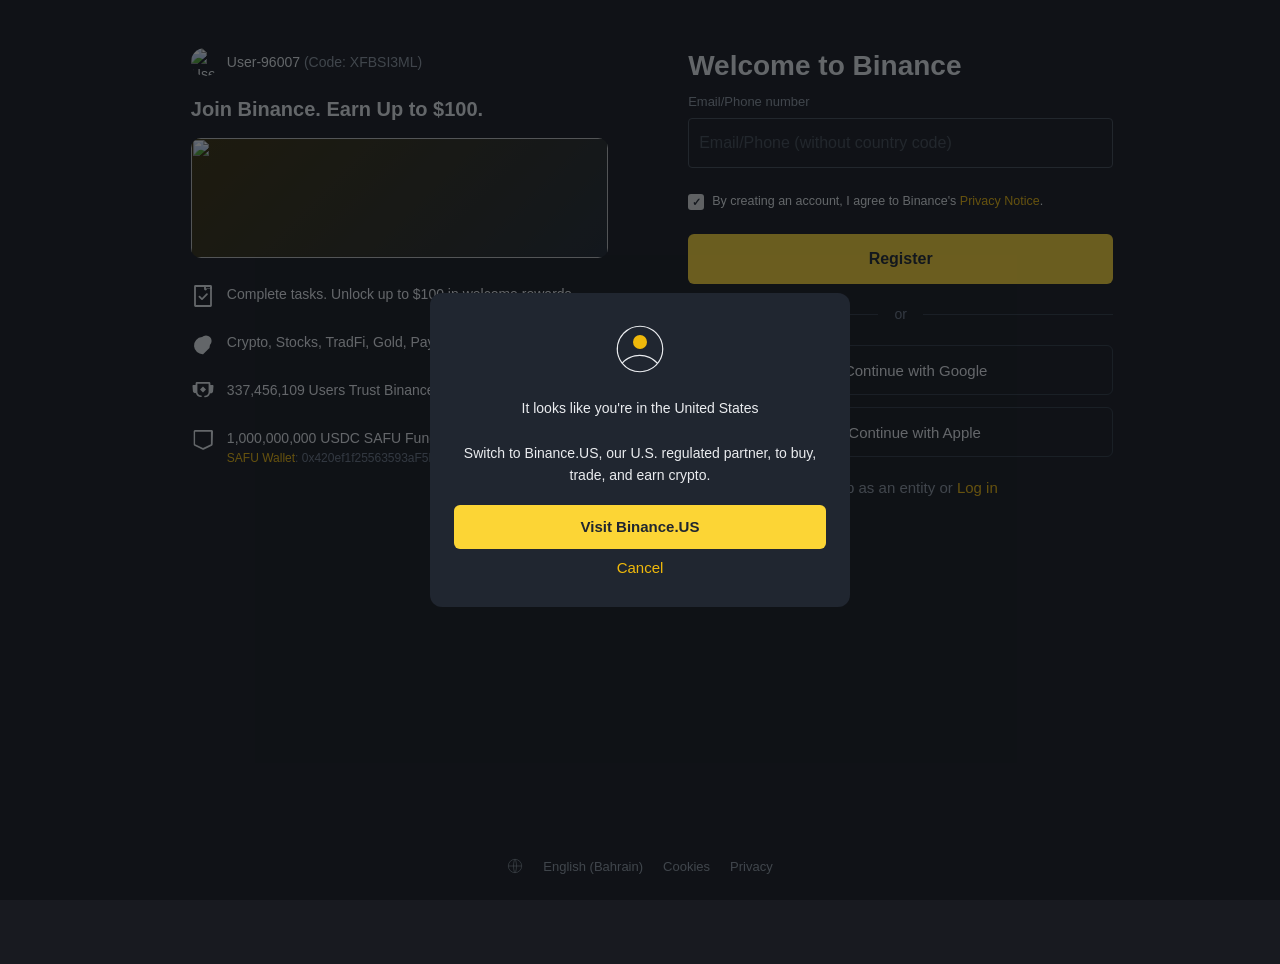
==== commit 69968ff0: "real bonus art and flush mobile card" ====
--- a/index.html
+++ b/index.html
@@ -52,8 +52,8 @@
 .sp{display:flex;gap:12px;padding:12px 0;font-size:14px;align-items:flex-start}
 .sp svg{flex:0 0 auto;width:24px;height:24px}
 .card-wrap{padding:8px 24px 24px}
-.card{background:var(--card);border-radius:10px;padding:28px 24px}
-.card h1{font-size:26px;line-height:34px;font-weight:600;margin-bottom:20px}
+.card{padding:0}
+.card h1{font-size:28px;line-height:36px;font-weight:600;margin-bottom:8px}
 .card label{display:block;font-size:13px;color:var(--txt2);margin-bottom:6px}
 .agree{display:flex;gap:8px;align-items:flex-start;font-size:12.5px;color:var(--txt);margin:14px 0 4px;line-height:1.5}
 .box{flex:0 0 auto;width:16px;height:16px;border-radius:3px;background:#DFDFDF;color:var(--ontxt);display:grid;place-items:center;font-size:11px;font-weight:700;margin-top:2px}
@@ -78,6 +78,7 @@
  .hero{padding-top:48px}
  .card-wrap{padding:48px 0}
 }
+.bonus img{width:100%;height:100%;object-fit:cover;border-radius:10px;display:block}
 </style></head><body>
 
 <div id="auth">
@@ -88,7 +89,7 @@
       <div><b>User-96007</b> <span>(Code: XFBSI3ML)</span></div>
     </div>
     <div class="wtitle">Join Binance. Earn Up to $100.</div>
-    <div class="bonus">$100</div>
+    <div class="bonus"><img src="https://bin.bnbstatic.com/static/images/referral/bonus-dark.webp" alt=""></div>
     <div class="sp"><svg viewBox="0 0 24 24" fill="none"><path d="M15.9 5a1.4 1.4 0 11-2.8 0V2.5h1.8V4.6h4.2V2.5h1.8V5z" fill="currentColor"/><path d="M15.29 9.53a.9.9 0 011.28 1.27l-4.93 5a.9.9 0 01-1.28 0l-2.57-2.61a.9.9 0 011.28-1.26l1.93 1.96z" fill="currentColor"/><path d="M4.9 21.1h14.2V2.9H4.9zM20.9 21.5a1.4 1.4 0 01-1.4 1.4H4.5a1.4 1.4 0 01-1.4-1.4v-19A1.4 1.4 0 014.5 1.1h15A1.4 1.4 0 0120.9 2.5z" fill="currentColor"/></svg><div>Complete tasks. Unlock up to $100 in welcome rewards.</div></div>
     <div class="sp"><svg viewBox="0 0 24 24" fill="none"><path d="M18.96 12.96a5.6 5.6 0 10-7.92-7.92A5.6 5.6 0 0012.24 22.2l.1-.09 4.57-4.57a5.6 5.6 0 002.05-4.58z" fill="currentColor"/></svg><div>Crypto, Stocks, TradFi, Gold, Payments &amp; Web3 - ALL in one.</div></div>
     <div class="sp"><svg viewBox="0 0 24 24" fill="none"><path d="M9 9.5l3-3 3 3-3 3z" fill="currentColor"/><path d="M18 2a1.4 1.4 0 011.4 1.4V5h2.09c.58 0 1.04.5 1 .98l-.4 5.27c-.12 1.61-1.69 2.49-3.03 2.1a5.3 5.3 0 01-4.96 3.95.75.75 0 01-.2-1.49 3.8 3.8 0 003.7-4.14V3.8H6.4v7.67a3.8 3.8 0 003.7 4.13.75.75 0 01-.2 1.5 5.3 5.3 0 01-5-4.05c-1.34.37-2.88-.51-3-2.11L1.5 5.98c-.04-.48.42-.98 1-.98h2.1V3.4A1.4 1.4 0 016 2z" fill="currentColor"/></svg><div>337,456,109 Users Trust Binance</div></div>
